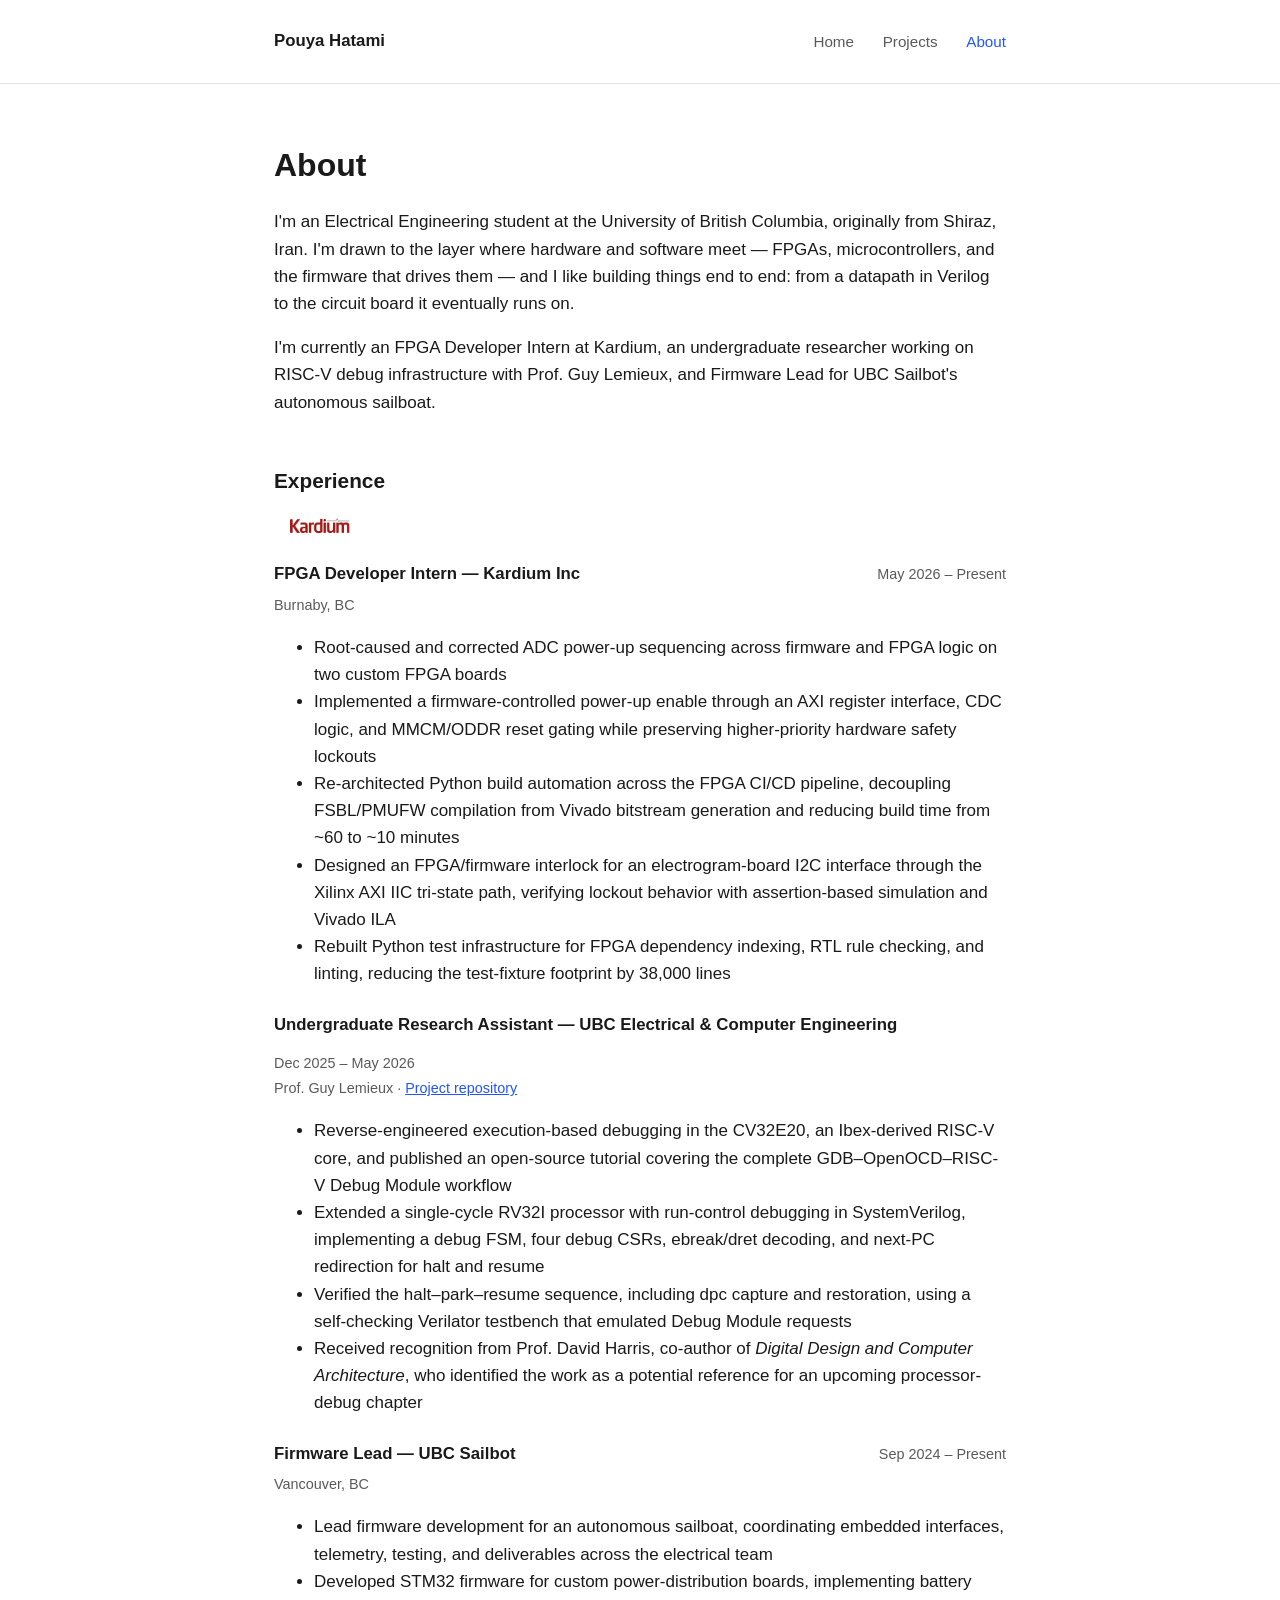
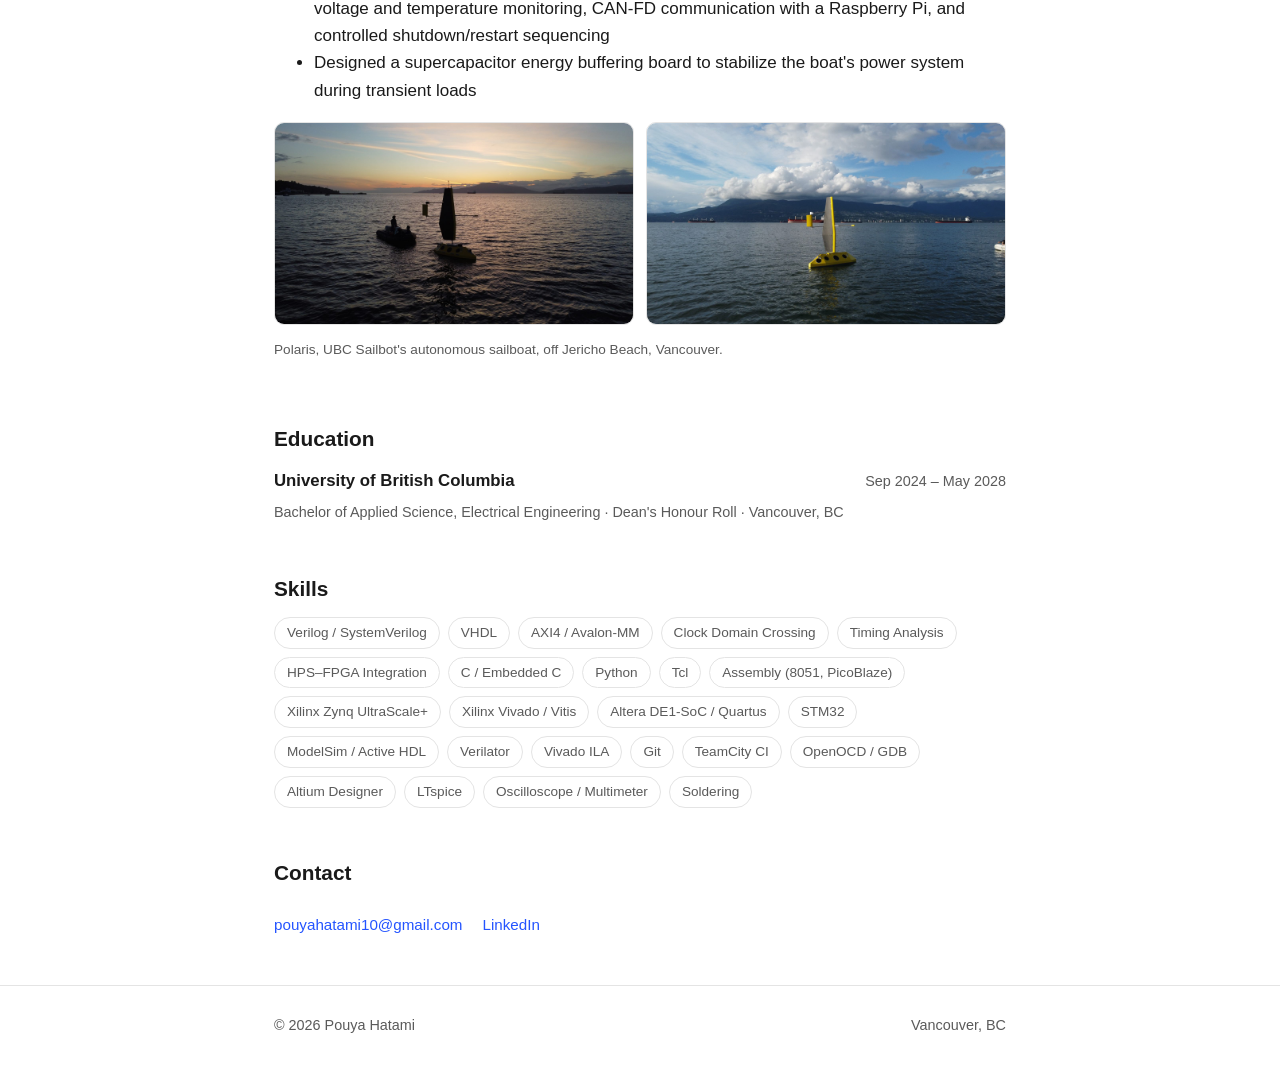
==== about.html @ 2677a21d "Add Kardium logo badge to About page White-background badge so the logo reads cleanly in both light " ====
<!doctype html>
<html lang="en">
<head>
<meta charset="UTF-8">
<meta name="viewport" content="width=device-width, initial-scale=1.0">
<title>About &mdash; Pouya Hatami</title>
<meta name="description" content="About Pouya Hatami, Electrical & Computer Engineering student at UBC.">
<link rel="stylesheet" href="style.css">
</head>
<body>

<header class="site-header">
  <div class="wrap">
    <a class="site-title" href="index.html">Pouya Hatami</a>
    <nav>
      <a href="index.html">Home</a>
      <a href="projects.html">Projects</a>
      <a href="about.html" class="active">About</a>
    </nav>
  </div>
</header>

<main class="wrap">
  <h1>About</h1>

  <section>
    <p>
      I'm an Electrical Engineering student at the University of British Columbia,
      originally from Shiraz, Iran. I'm drawn to the layer where hardware and
      software meet &mdash; FPGAs, microcontrollers, and the firmware that drives
      them &mdash; and I like building things end to end: from a datapath in
      Verilog to the circuit board it eventually runs on.
    </p>
    <p>
      I'm currently an FPGA Developer Intern at Kardium, an undergraduate
      researcher working on RISC-V debug infrastructure with Prof. Guy Lemieux,
      and Firmware Lead for UBC Sailbot's autonomous sailboat.
    </p>
  </section>

  <section>
    <h2>Experience</h2>

    <div class="exp-item">
      <div class="logo-badge"><img src="assets/images/kardium-logo.jpg" alt="Kardium Inc"></div>
      <div class="role-line">
        <h3>FPGA Developer Intern &mdash; Kardium Inc</h3>
        <span class="meta">May 2026 &ndash; Present</span>
      </div>
      <p class="meta">Burnaby, BC</p>
      <ul>
        <li>Root-caused and corrected ADC power-up sequencing across firmware and FPGA logic on two custom FPGA boards</li>
        <li>Implemented a firmware-controlled power-up enable through an AXI register interface, CDC logic, and MMCM/ODDR reset gating while preserving higher-priority hardware safety lockouts</li>
        <li>Re-architected Python build automation across the FPGA CI/CD pipeline, decoupling FSBL/PMUFW compilation from Vivado bitstream generation and reducing build time from ~60 to ~10 minutes</li>
        <li>Designed an FPGA/firmware interlock for an electrogram-board I2C interface through the Xilinx AXI IIC tri-state path, verifying lockout behavior with assertion-based simulation and Vivado ILA</li>
        <li>Rebuilt Python test infrastructure for FPGA dependency indexing, RTL rule checking, and linting, reducing the test-fixture footprint by 38,000 lines</li>
      </ul>
    </div>

    <div class="exp-item">
      <div class="role-line">
        <h3>Undergraduate Research Assistant &mdash; UBC Electrical &amp; Computer Engineering</h3>
        <span class="meta">Dec 2025 &ndash; May 2026</span>
      </div>
      <p class="meta">Prof. Guy Lemieux &middot; <a href="https://github.com/UBC-ORCA/riscv-debug-tutorial" target="_blank" rel="noopener">Project repository</a></p>
      <ul>
        <li>Reverse-engineered execution-based debugging in the CV32E20, an Ibex-derived RISC-V core, and published an open-source tutorial covering the complete GDB&ndash;OpenOCD&ndash;RISC-V Debug Module workflow</li>
        <li>Extended a single-cycle RV32I processor with run-control debugging in SystemVerilog, implementing a debug FSM, four debug CSRs, ebreak/dret decoding, and next-PC redirection for halt and resume</li>
        <li>Verified the halt&ndash;park&ndash;resume sequence, including dpc capture and restoration, using a self-checking Verilator testbench that emulated Debug Module requests</li>
        <li>Received recognition from Prof. David Harris, co-author of <em>Digital Design and Computer Architecture</em>, who identified the work as a potential reference for an upcoming processor-debug chapter</li>
      </ul>
    </div>

    <div class="exp-item">
      <div class="role-line">
        <h3>Firmware Lead &mdash; UBC Sailbot</h3>
        <span class="meta">Sep 2024 &ndash; Present</span>
      </div>
      <p class="meta">Vancouver, BC</p>
      <ul>
        <li>Lead firmware development for an autonomous sailboat, coordinating embedded interfaces, telemetry, testing, and deliverables across the electrical team</li>
        <li>Developed STM32 firmware for custom power-distribution boards, implementing battery voltage and temperature monitoring, CAN-FD communication with a Raspberry Pi, and controlled shutdown/restart sequencing</li>
        <li>Designed a supercapacitor energy buffering board to stabilize the boat's power system during transient loads</li>
      </ul>
      <div class="photo-gallery">
        <img src="assets/images/sailbot-sunset.jpg" alt="Polaris, UBC Sailbot's autonomous sailboat, under tow at sunset off Jericho Beach, Vancouver" loading="lazy">
        <img src="assets/images/sailbot-harbour.jpg" alt="Polaris, UBC Sailbot's autonomous sailboat, on the water off Jericho Beach with cargo ships in the background" loading="lazy">
        <p class="photo-caption">Polaris, UBC Sailbot's autonomous sailboat, off Jericho Beach, Vancouver.</p>
      </div>
    </div>
  </section>

  <section>
    <h2>Education</h2>
    <div class="exp-item">
      <div class="role-line">
        <h3>University of British Columbia</h3>
        <span class="meta">Sep 2024 &ndash; May 2028</span>
      </div>
      <p class="meta">Bachelor of Applied Science, Electrical Engineering &middot; Dean's Honour Roll &middot; Vancouver, BC</p>
    </div>
  </section>

  <section>
    <h2>Skills</h2>
    <div class="skills-grid">
      <span class="skill-pill">Verilog / SystemVerilog</span>
      <span class="skill-pill">VHDL</span>
      <span class="skill-pill">AXI4 / Avalon-MM</span>
      <span class="skill-pill">Clock Domain Crossing</span>
      <span class="skill-pill">Timing Analysis</span>
      <span class="skill-pill">HPS&ndash;FPGA Integration</span>
      <span class="skill-pill">C / Embedded C</span>
      <span class="skill-pill">Python</span>
      <span class="skill-pill">Tcl</span>
      <span class="skill-pill">Assembly (8051, PicoBlaze)</span>
      <span class="skill-pill">Xilinx Zynq UltraScale+</span>
      <span class="skill-pill">Xilinx Vivado / Vitis</span>
      <span class="skill-pill">Altera DE1-SoC / Quartus</span>
      <span class="skill-pill">STM32</span>
      <span class="skill-pill">ModelSim / Active HDL</span>
      <span class="skill-pill">Verilator</span>
      <span class="skill-pill">Vivado ILA</span>
      <span class="skill-pill">Git</span>
      <span class="skill-pill">TeamCity CI</span>
      <span class="skill-pill">OpenOCD / GDB</span>
      <span class="skill-pill">Altium Designer</span>
      <span class="skill-pill">LTspice</span>
      <span class="skill-pill">Oscilloscope / Multimeter</span>
      <span class="skill-pill">Soldering</span>
    </div>
  </section>

  <section>
    <h2>Contact</h2>
    <div class="links">
      <a href="mailto:pouyahatami10@gmail.com">pouyahatami10@gmail.com</a>
      <a href="https://linkedin.com/in/pouya-hatami-812662292" target="_blank" rel="noopener">LinkedIn</a>
    </div>
  </section>
</main>

<footer>
  <div class="wrap">
    <span>&copy; 2026 Pouya Hatami</span>
    <span>Vancouver, BC</span>
  </div>
</footer>

</body>
</html>
---- style.css ----
:root {
  --bg: #ffffff;
  --text: #1a1a1a;
  --text-muted: #5a5a5a;
  --border: #e4e4e4;
  --accent: #2454ff;
  --card-bg: #fafafa;
  --max-width: 780px;
}

@media (prefers-color-scheme: dark) {
  :root {
    --bg: #121212;
    --text: #ececec;
    --text-muted: #a3a3a3;
    --border: #2a2a2a;
    --accent: #6d93ff;
    --card-bg: #1a1a1a;
  }
}

* {
  box-sizing: border-box;
}

html, body {
  margin: 0;
  padding: 0;
}

body {
  background: var(--bg);
  color: var(--text);
  font-family: -apple-system, BlinkMacSystemFont, "Segoe UI", Helvetica, Arial, sans-serif;
  line-height: 1.6;
  font-size: 17px;
}

.wrap {
  max-width: var(--max-width);
  margin: 0 auto;
  padding: 0 24px;
}

header.site-header {
  border-bottom: 1px solid var(--border);
  padding: 28px 0;
  margin-bottom: 56px;
}

header.site-header .wrap {
  display: flex;
  align-items: center;
  justify-content: space-between;
  flex-wrap: wrap;
  gap: 12px;
}

.site-title {
  font-weight: 600;
  font-size: 1.05rem;
  text-decoration: none;
  color: var(--text);
}

nav a {
  color: var(--text-muted);
  text-decoration: none;
  margin-left: 24px;
  font-size: 0.95rem;
}

nav a:first-child {
  margin-left: 0;
}

nav a:hover,
nav a.active {
  color: var(--accent);
}

main {
  padding-bottom: 80px;
}

h1 {
  font-size: 2rem;
  margin: 0 0 8px;
}

h2 {
  font-size: 1.3rem;
  margin: 0 0 12px;
}

h3 {
  font-size: 1.05rem;
  margin: 0 0 4px;
}

p {
  color: var(--text);
}

.lede {
  color: var(--text-muted);
  font-size: 1.1rem;
  max-width: 60ch;
}

.tag {
  color: var(--text-muted);
  font-size: 0.95rem;
  text-transform: uppercase;
  letter-spacing: 0.06em;
  margin-bottom: 4px;
}

a {
  color: var(--accent);
}

.links {
  margin-top: 24px;
  display: flex;
  gap: 20px;
  flex-wrap: wrap;
}

.links a {
  text-decoration: none;
  font-size: 0.95rem;
}

.links a:hover {
  text-decoration: underline;
}

.card {
  border: 1px solid var(--border);
  background: var(--card-bg);
  border-radius: 10px;
  padding: 24px;
  margin-bottom: 20px;
}

.card.flagship {
  border-color: var(--accent);
}

.card ul {
  margin: 12px 0 0;
  padding-left: 20px;
}

.card li {
  margin-bottom: 6px;
  color: var(--text-muted);
}

.meta {
  color: var(--text-muted);
  font-size: 0.9rem;
  margin: 2px 0 0;
}

.source-link {
  display: inline-block;
  margin-top: 14px;
  font-size: 0.9rem;
  font-weight: 500;
}

section {
  margin-bottom: 48px;
}

.exp-item {
  margin-bottom: 24px;
}

.exp-item .role-line {
  display: flex;
  justify-content: space-between;
  flex-wrap: wrap;
  gap: 8px;
  align-items: baseline;
}

.skills-grid {
  display: flex;
  flex-wrap: wrap;
  gap: 8px;
}

.skill-pill {
  border: 1px solid var(--border);
  border-radius: 999px;
  padding: 4px 12px;
  font-size: 0.85rem;
  color: var(--text-muted);
}

.logo-badge {
  display: inline-block;
  background: #ffffff;
  border-radius: 8px;
  padding: 6px 12px;
  margin-bottom: 10px;
  line-height: 0;
}

.logo-badge img {
  display: block;
  height: 22px;
  width: auto;
}

.photo-gallery {
  display: grid;
  grid-template-columns: 1fr 1fr;
  gap: 12px;
  margin-top: 18px;
}

.photo-gallery img {
  width: 100%;
  height: auto;
  display: block;
  border-radius: 10px;
  border: 1px solid var(--border);
}

.photo-caption {
  grid-column: 1 / -1;
  font-size: 0.85rem;
  color: var(--text-muted);
  margin-top: 2px;
}

@media (max-width: 600px) {
  .photo-gallery {
    grid-template-columns: 1fr;
  }
}

footer {
  border-top: 1px solid var(--border);
  padding: 28px 0;
  color: var(--text-muted);
  font-size: 0.9rem;
}

footer .wrap {
  display: flex;
  justify-content: space-between;
  flex-wrap: wrap;
  gap: 12px;
}

footer a {
  color: var(--text-muted);
}
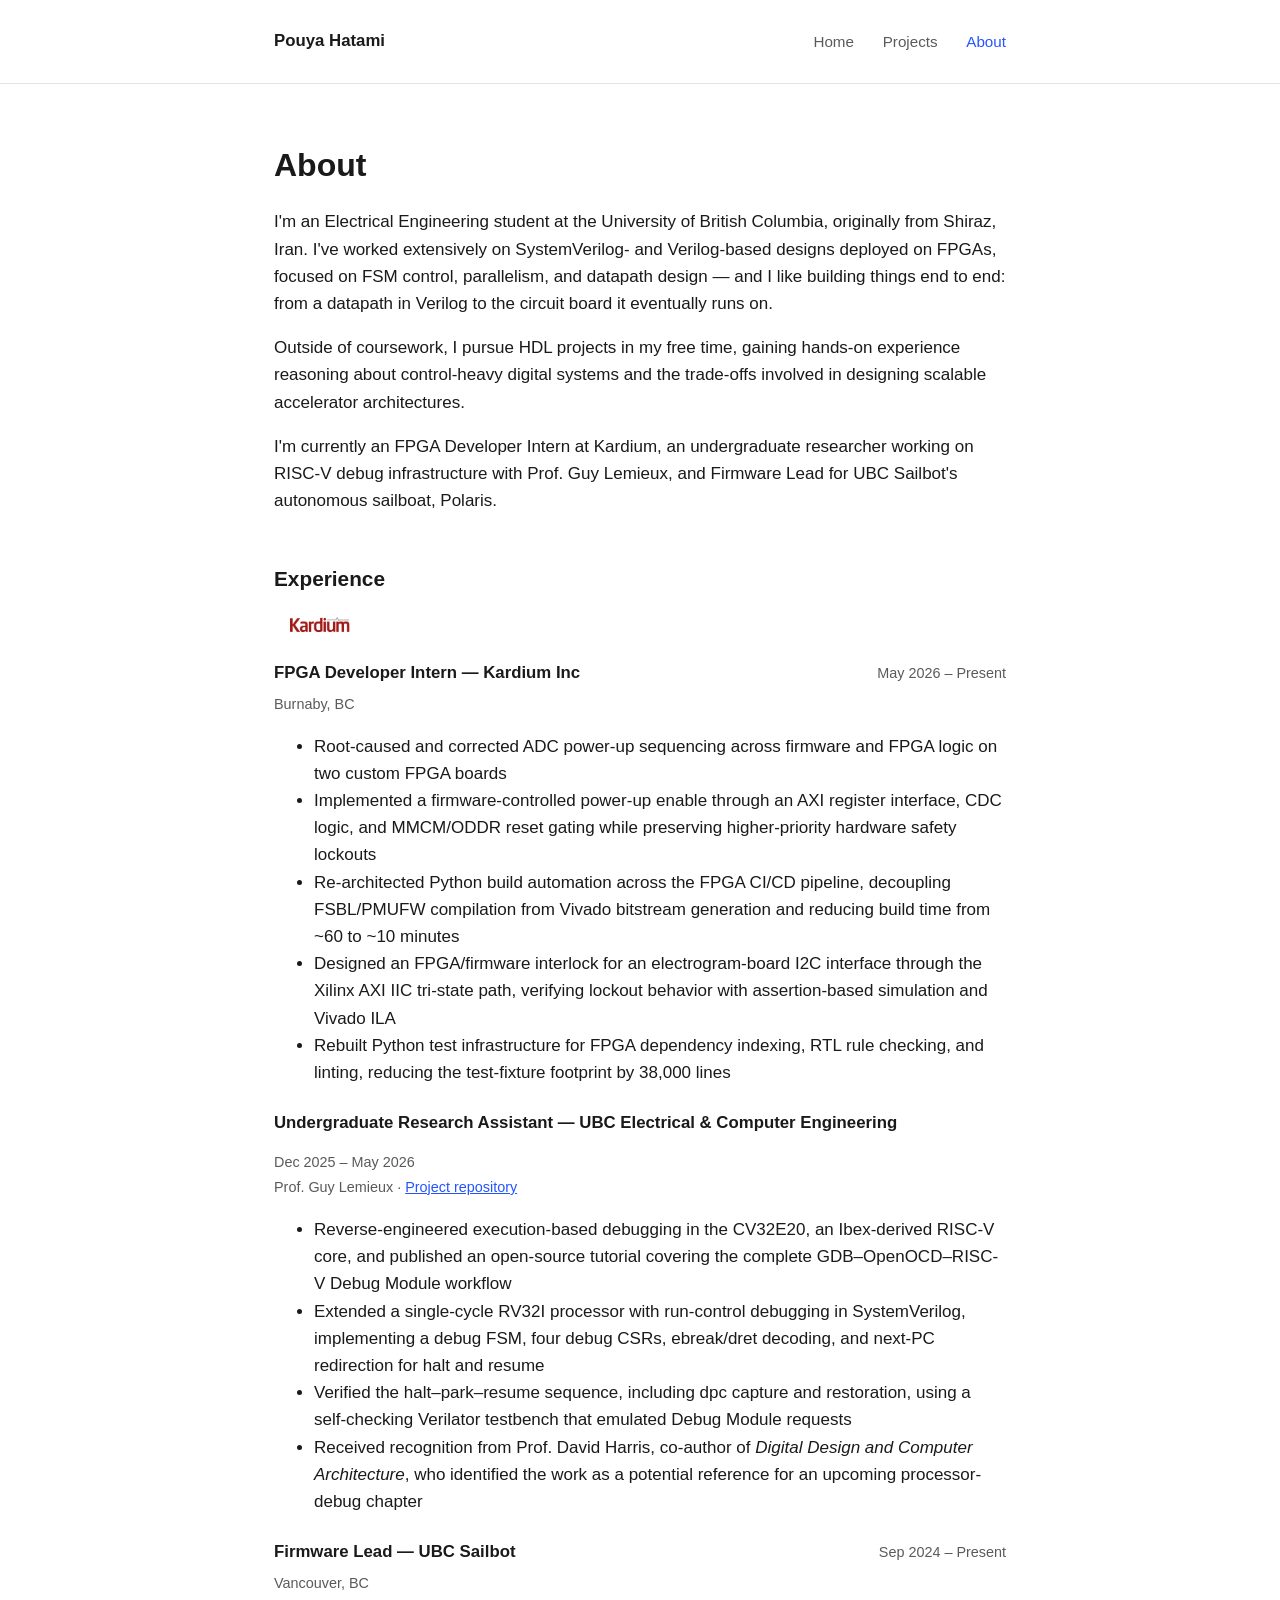
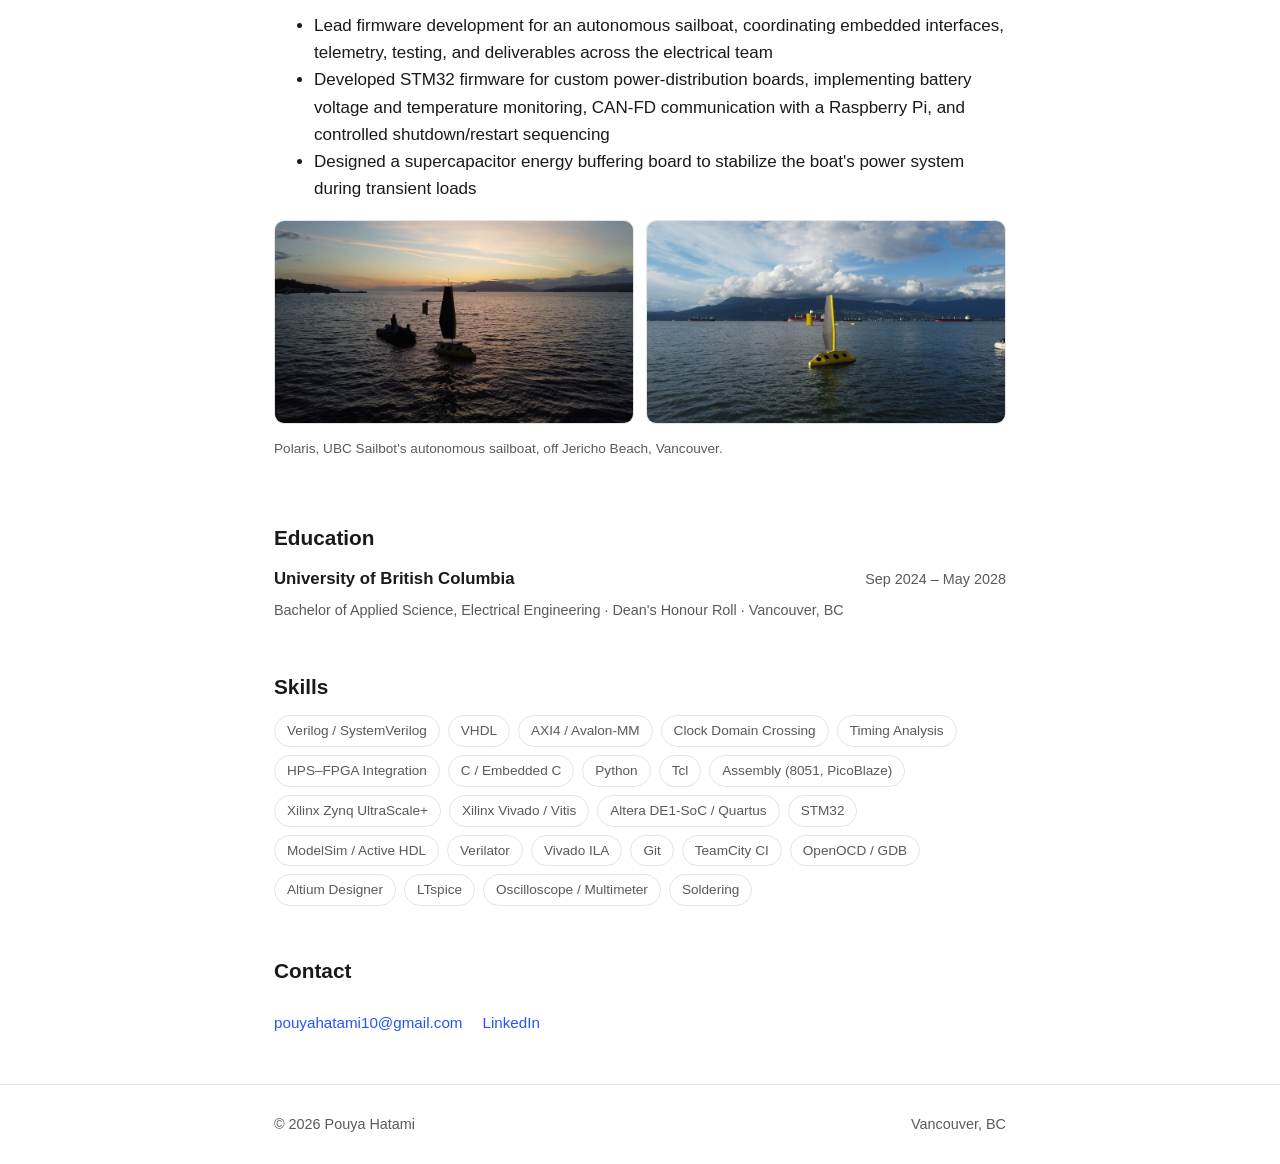
==== commit bdf26cdb: "Add Piano-Playing Robot project and refresh About bio wording Team project (UBC ELEC 391 Group 9): r" ====
--- a/about.html
+++ b/about.html
@@ -26,15 +26,20 @@
   <section>
     <p>
       I'm an Electrical Engineering student at the University of British Columbia,
-      originally from Shiraz, Iran. I'm drawn to the layer where hardware and
-      software meet &mdash; FPGAs, microcontrollers, and the firmware that drives
-      them &mdash; and I like building things end to end: from a datapath in
-      Verilog to the circuit board it eventually runs on.
+      originally from Shiraz, Iran. I've worked extensively on SystemVerilog- and
+      Verilog-based designs deployed on FPGAs, focused on FSM control, parallelism,
+      and datapath design &mdash; and I like building things end to end: from a
+      datapath in Verilog to the circuit board it eventually runs on.
+    </p>
+    <p>
+      Outside of coursework, I pursue HDL projects in my free time, gaining
+      hands-on experience reasoning about control-heavy digital systems and the
+      trade-offs involved in designing scalable accelerator architectures.
     </p>
     <p>
       I'm currently an FPGA Developer Intern at Kardium, an undergraduate
       researcher working on RISC-V debug infrastructure with Prof. Guy Lemieux,
-      and Firmware Lead for UBC Sailbot's autonomous sailboat.
+      and Firmware Lead for UBC Sailbot's autonomous sailboat, Polaris.
     </p>
   </section>
 
--- a/style.css
+++ b/style.css
@@ -223,6 +223,15 @@
   margin-top: 18px;
 }
 
+.project-video {
+  width: 100%;
+  display: block;
+  border-radius: 10px;
+  border: 1px solid var(--border);
+  margin-top: 16px;
+  background: #000;
+}
+
 .photo-gallery img {
   width: 100%;
   height: auto;
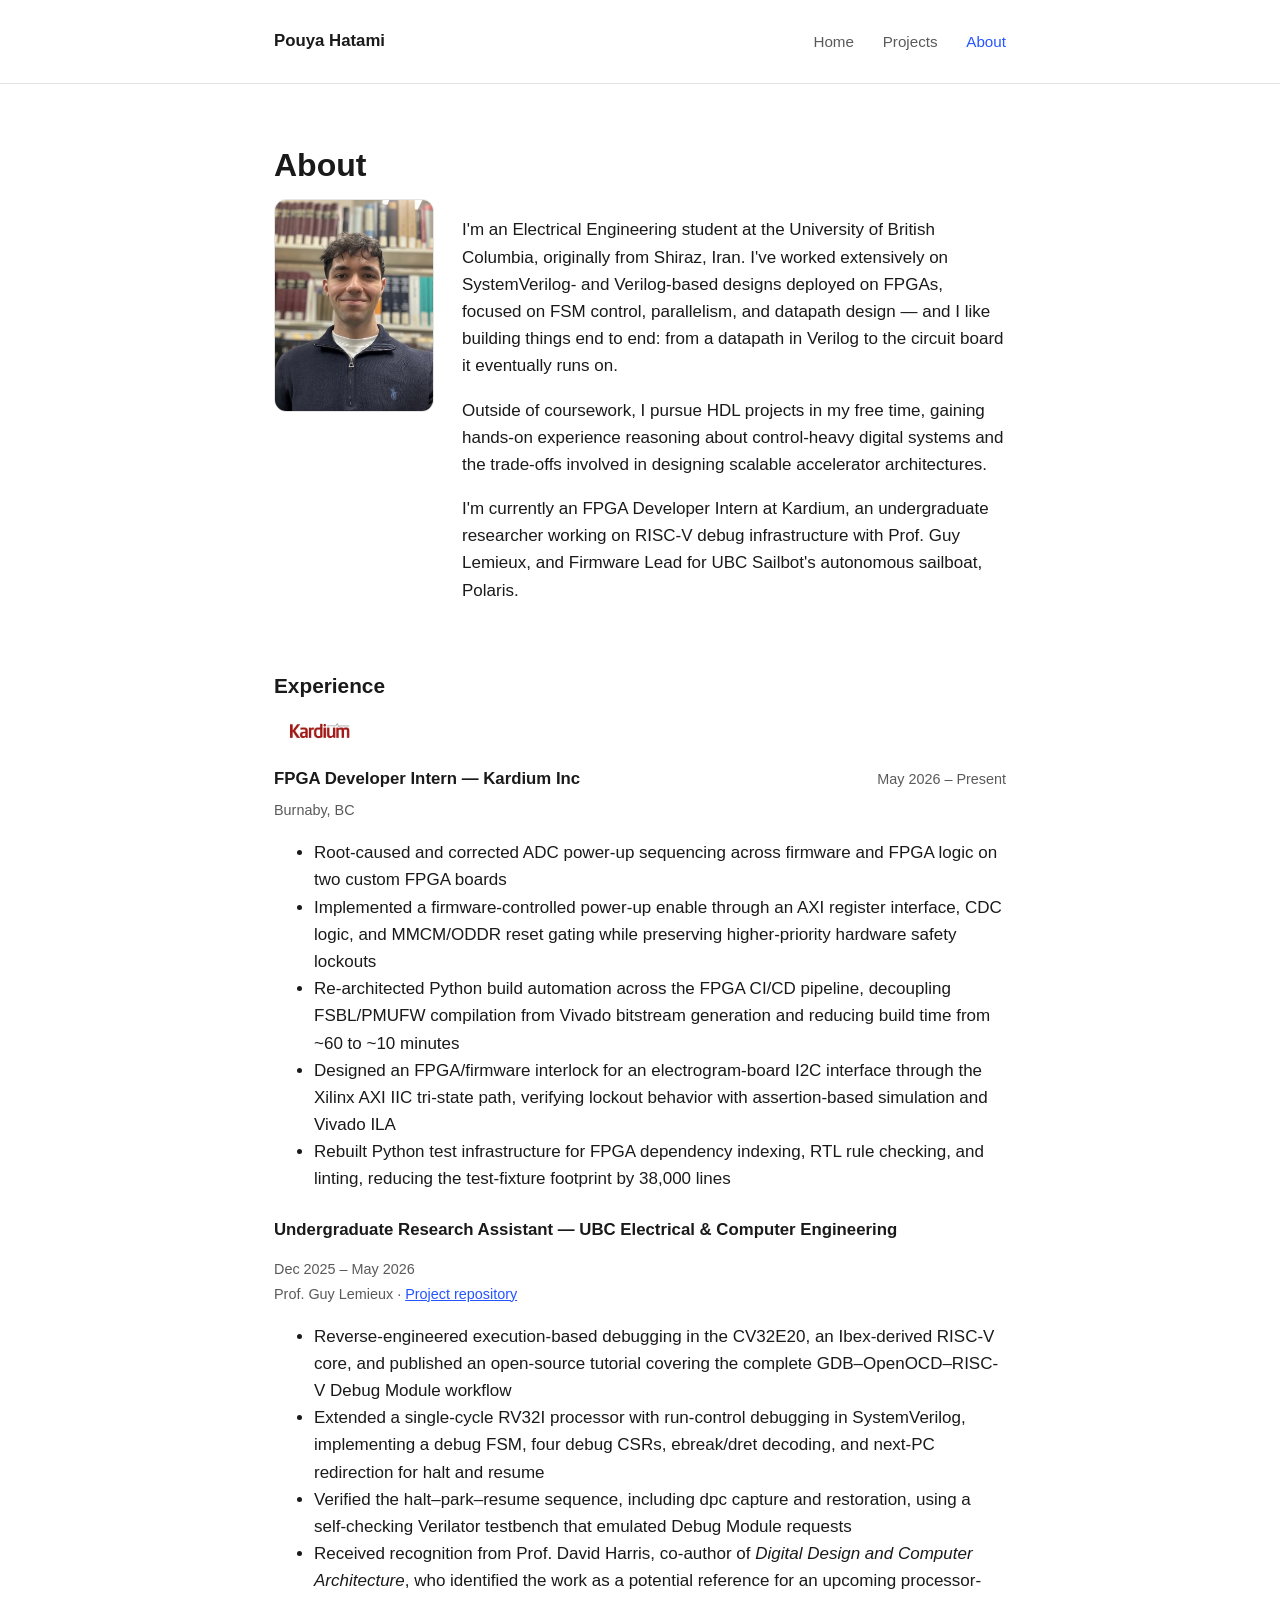
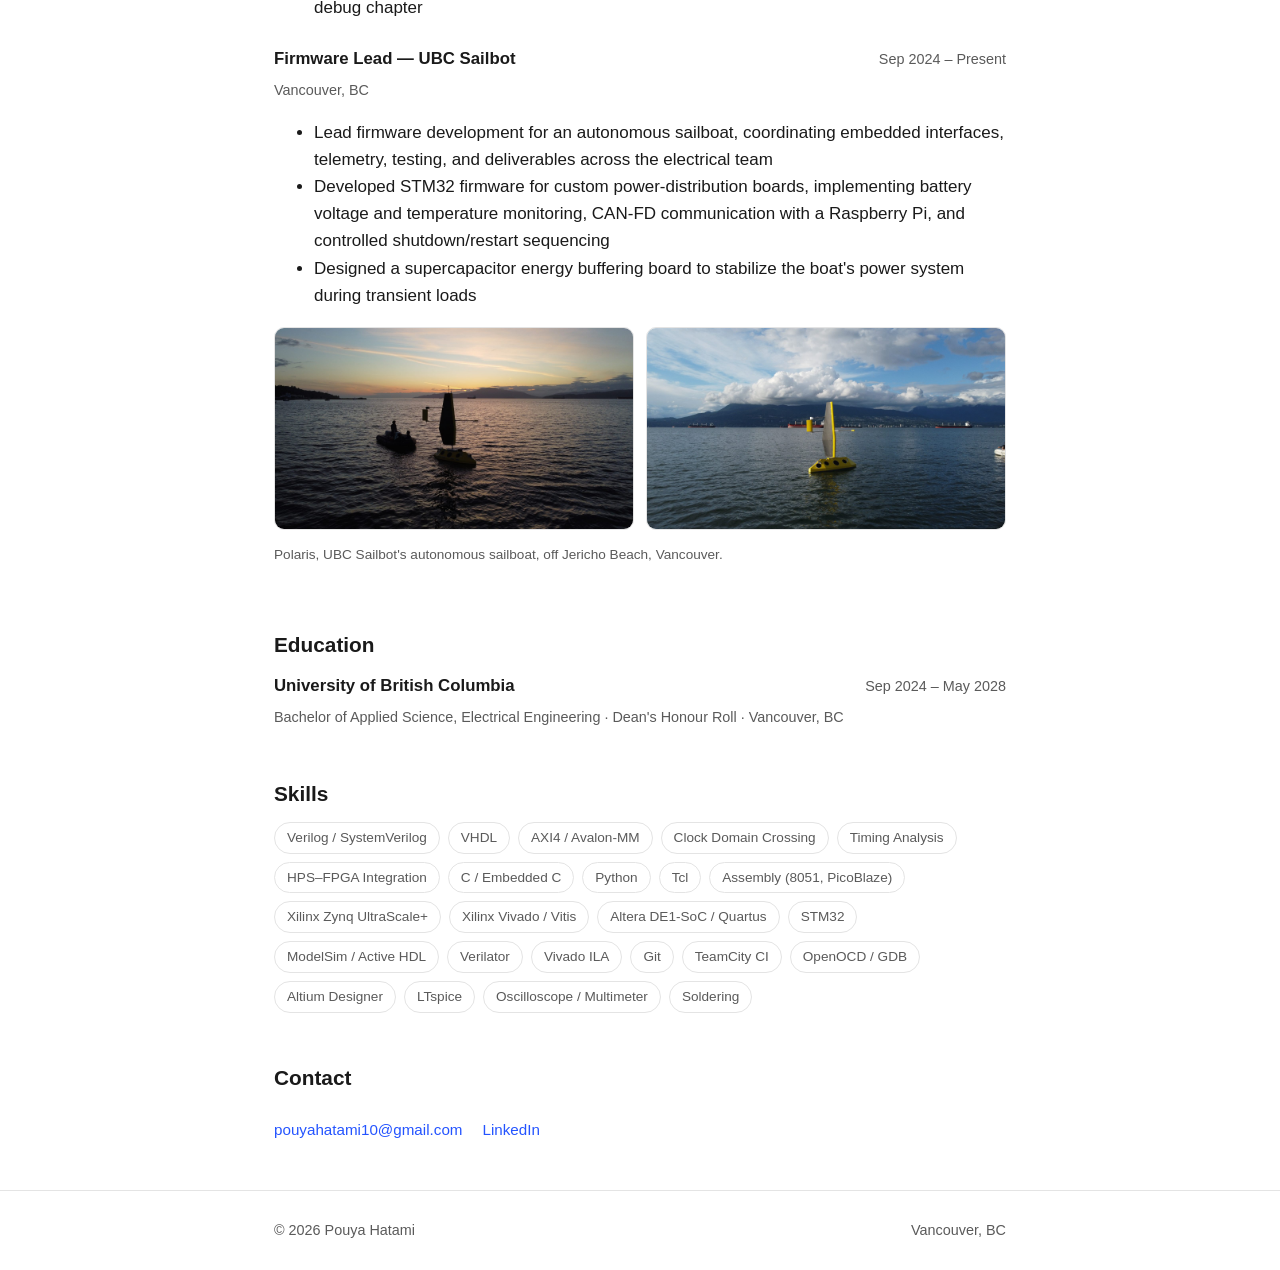
==== commit 61822e84: "Add headshot to About; move robo demo video to its own page Adds a headshot next to the About bio. M" ====
--- a/about.html
+++ b/about.html
@@ -23,7 +23,9 @@
 <main class="wrap">
   <h1>About</h1>
 
-  <section>
+  <section class="bio-header">
+    <img src="assets/images/headshot.jpg" alt="Pouya Hatami" class="headshot">
+    <div>
     <p>
       I'm an Electrical Engineering student at the University of British Columbia,
       originally from Shiraz, Iran. I've worked extensively on SystemVerilog- and
@@ -41,6 +43,7 @@
       researcher working on RISC-V debug infrastructure with Prof. Guy Lemieux,
       and Firmware Lead for UBC Sailbot's autonomous sailboat, Polaris.
     </p>
+    </div>
   </section>
 
   <section>
--- a/style.css
+++ b/style.css
@@ -216,6 +216,31 @@
   width: auto;
 }
 
+.bio-header {
+  display: flex;
+  gap: 28px;
+  align-items: flex-start;
+}
+
+.headshot {
+  width: 160px;
+  height: auto;
+  border-radius: 12px;
+  flex-shrink: 0;
+  border: 1px solid var(--border);
+}
+
+@media (max-width: 600px) {
+  .bio-header {
+    flex-direction: column-reverse;
+    align-items: center;
+    text-align: center;
+  }
+  .headshot {
+    width: 140px;
+  }
+}
+
 .photo-gallery {
   display: grid;
   grid-template-columns: 1fr 1fr;
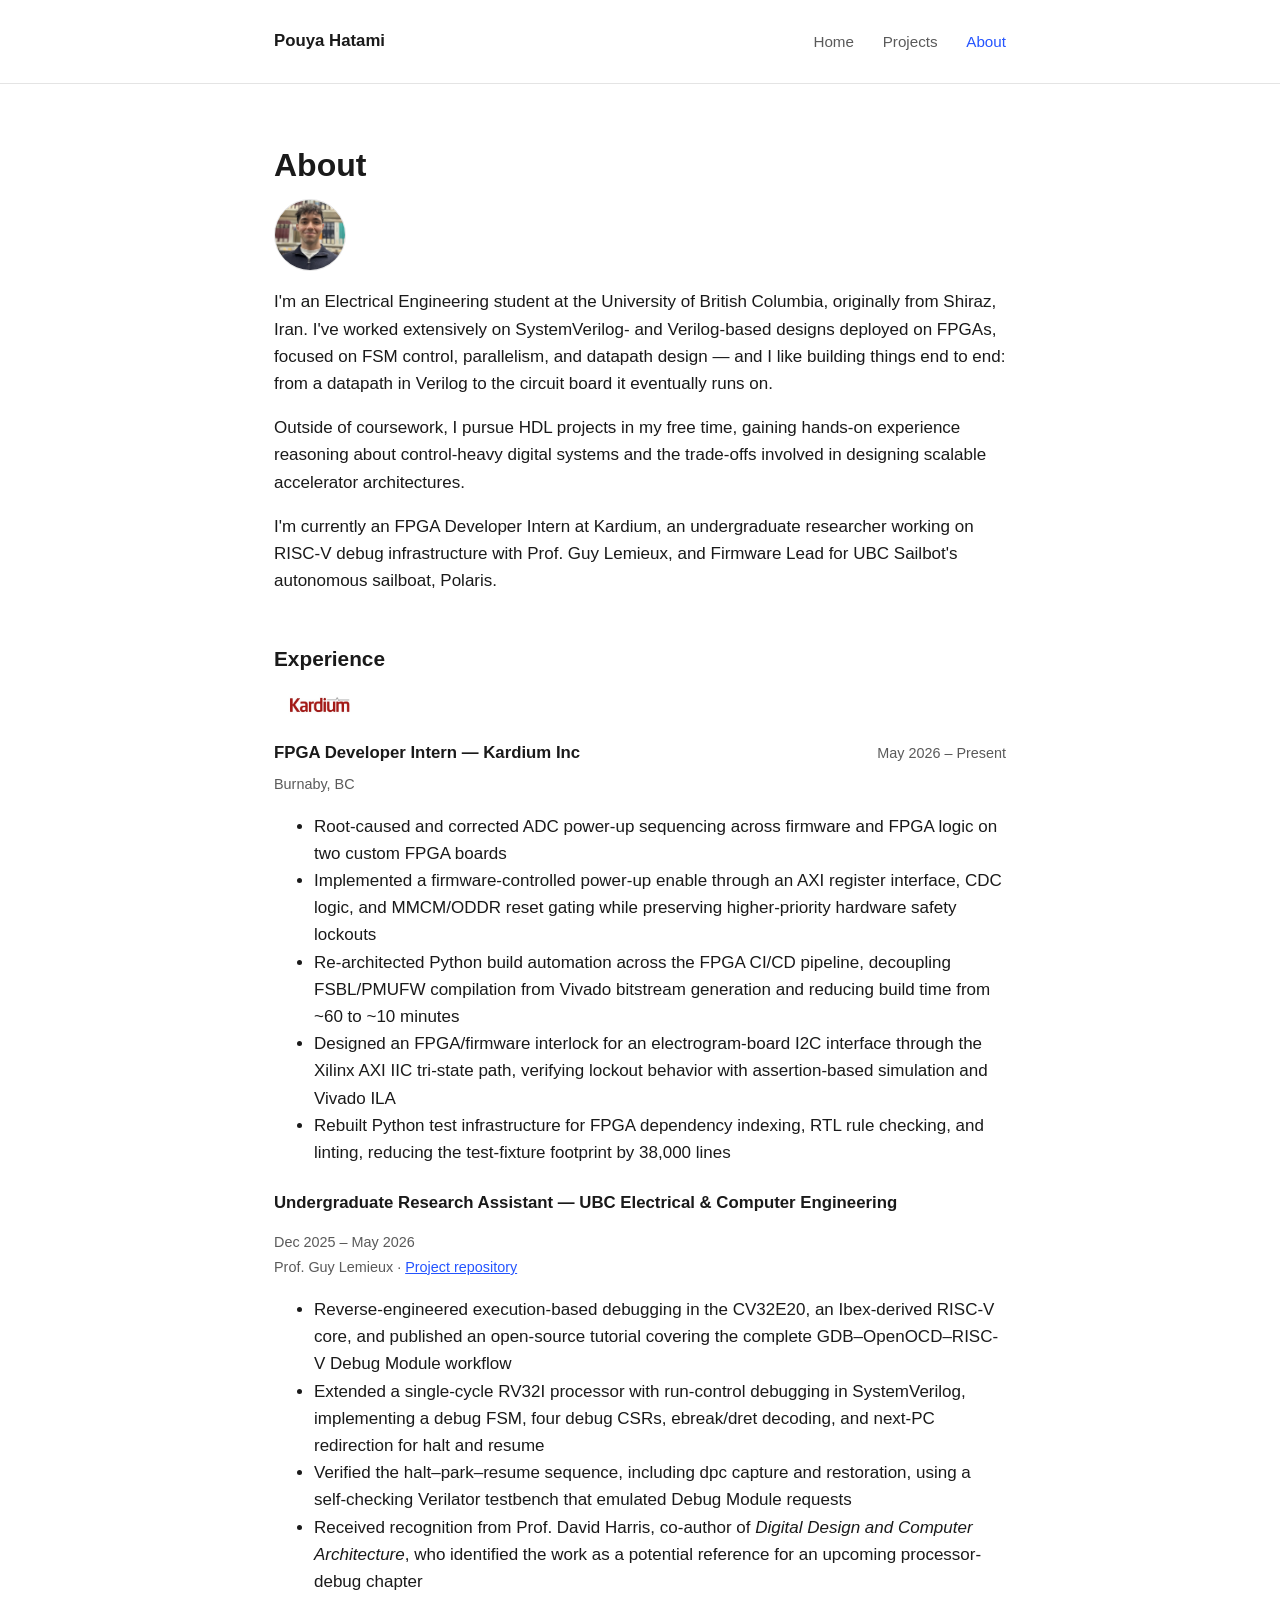
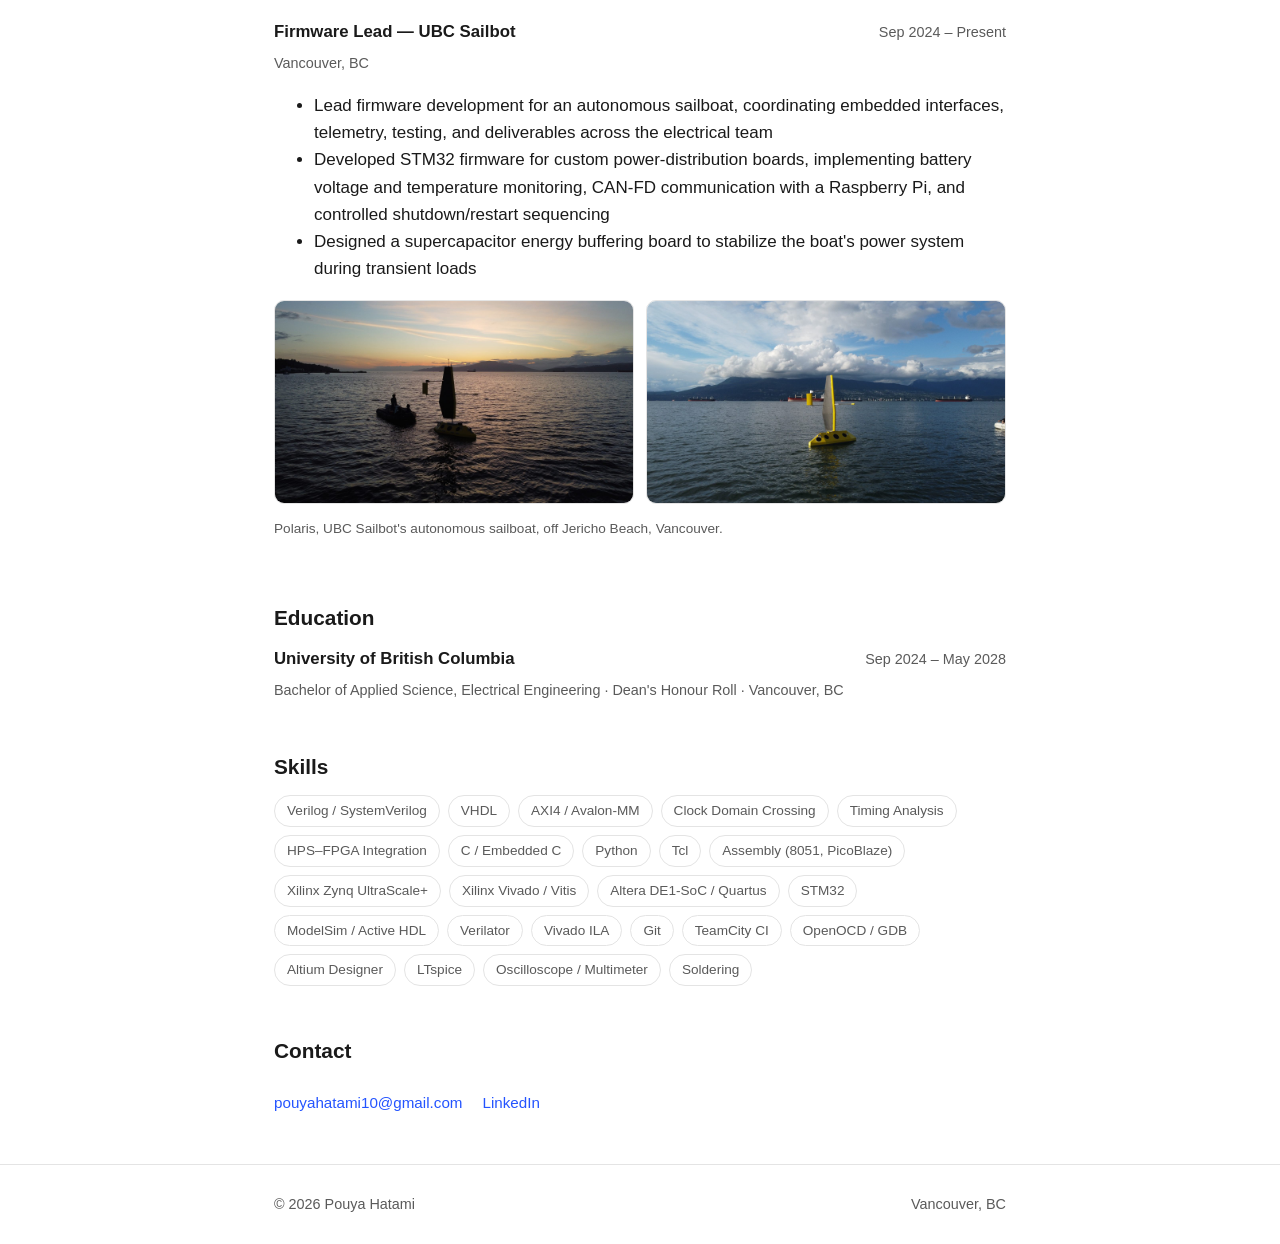
==== commit 3b1ca904: "Simplify headshot to stacked small circle; remove DMI diagram; fix SIMT wording Headshot now sits ab" ====
--- a/about.html
+++ b/about.html
@@ -23,9 +23,8 @@
 <main class="wrap">
   <h1>About</h1>
 
-  <section class="bio-header">
+  <section>
     <img src="assets/images/headshot.jpg" alt="Pouya Hatami" class="headshot">
-    <div>
     <p>
       I'm an Electrical Engineering student at the University of British Columbia,
       originally from Shiraz, Iran. I've worked extensively on SystemVerilog- and
@@ -43,7 +42,6 @@
       researcher working on RISC-V debug infrastructure with Prof. Guy Lemieux,
       and Firmware Lead for UBC Sailbot's autonomous sailboat, Polaris.
     </p>
-    </div>
   </section>
 
   <section>
--- a/style.css
+++ b/style.css
@@ -216,29 +216,14 @@
   width: auto;
 }
 
-.bio-header {
-  display: flex;
-  gap: 28px;
-  align-items: flex-start;
-}
-
 .headshot {
-  width: 160px;
-  height: auto;
-  border-radius: 12px;
-  flex-shrink: 0;
-  border: 1px solid var(--border);
-}
-
-@media (max-width: 600px) {
-  .bio-header {
-    flex-direction: column-reverse;
-    align-items: center;
-    text-align: center;
-  }
-  .headshot {
-    width: 140px;
-  }
+  display: block;
+  width: 72px;
+  height: 72px;
+  object-fit: cover;
+  border-radius: 50%;
+  border: 1px solid var(--border);
+  margin-bottom: 16px;
 }
 
 .photo-gallery {
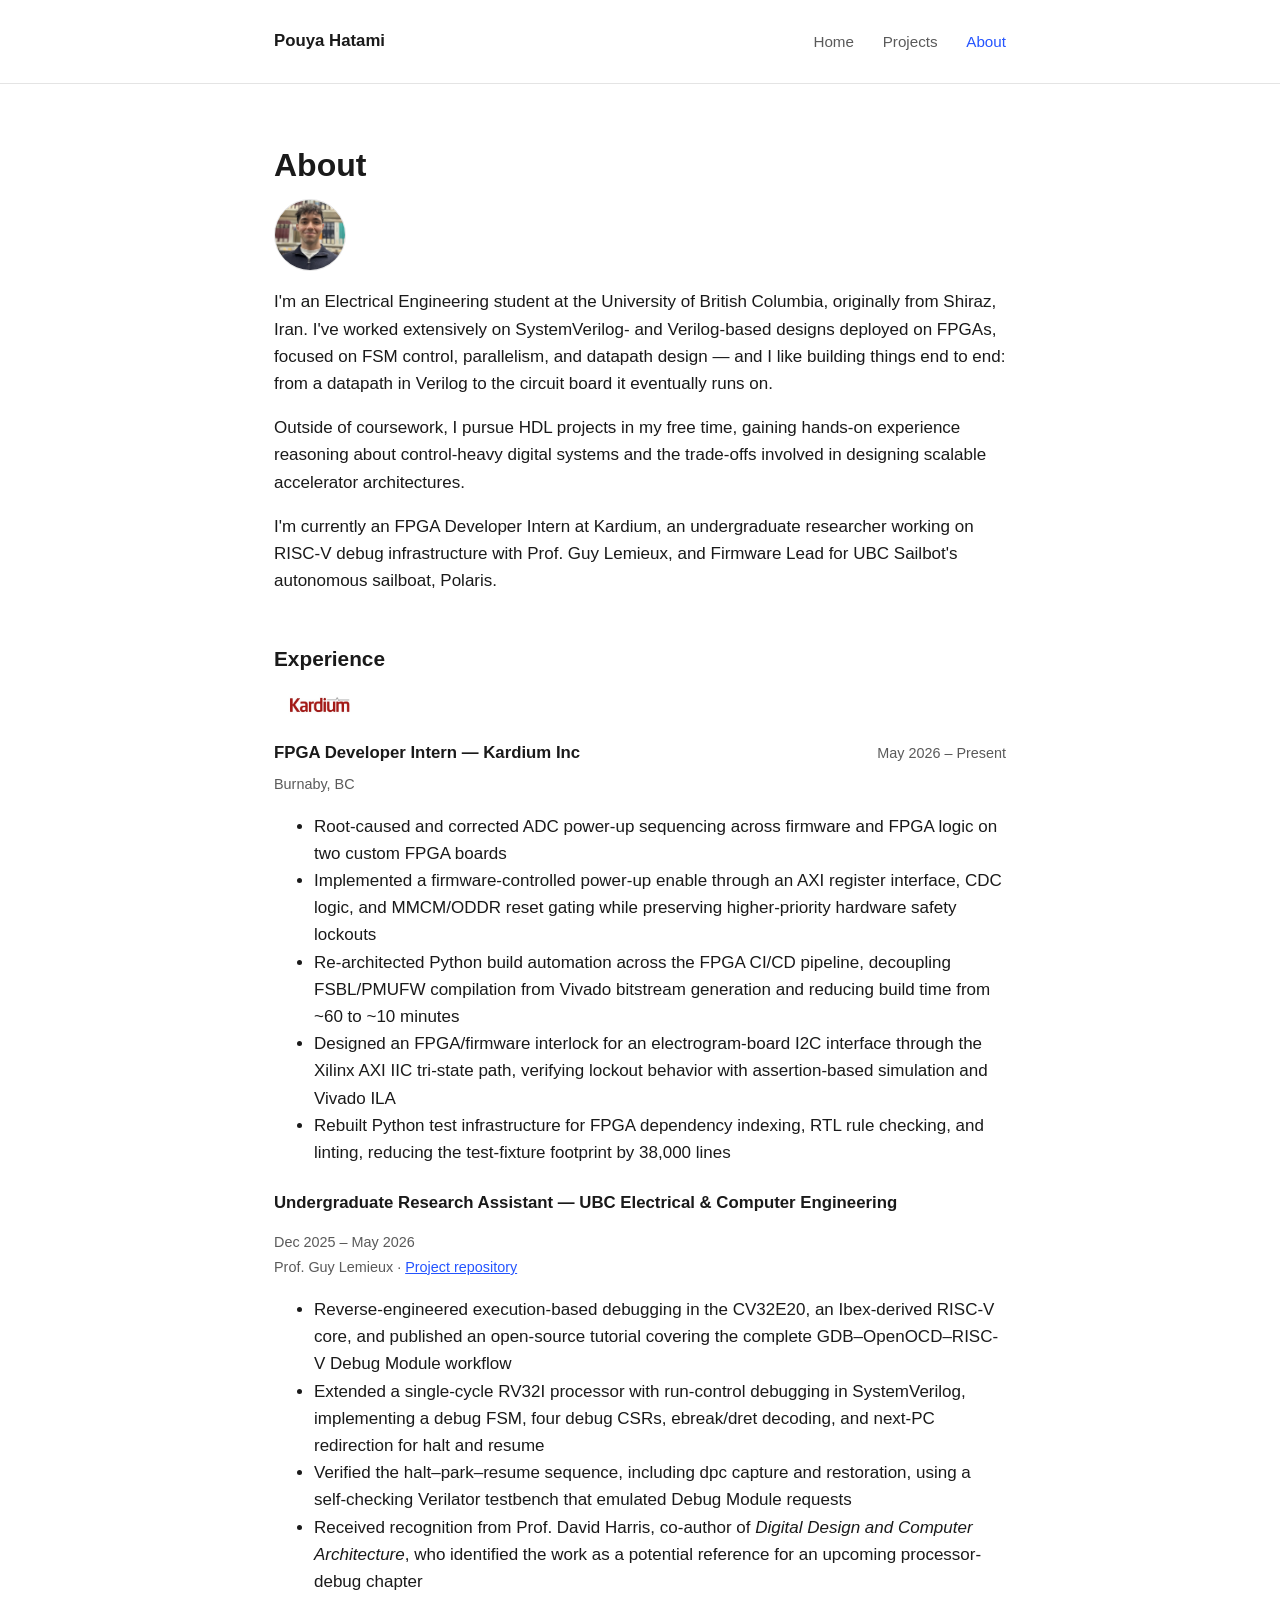
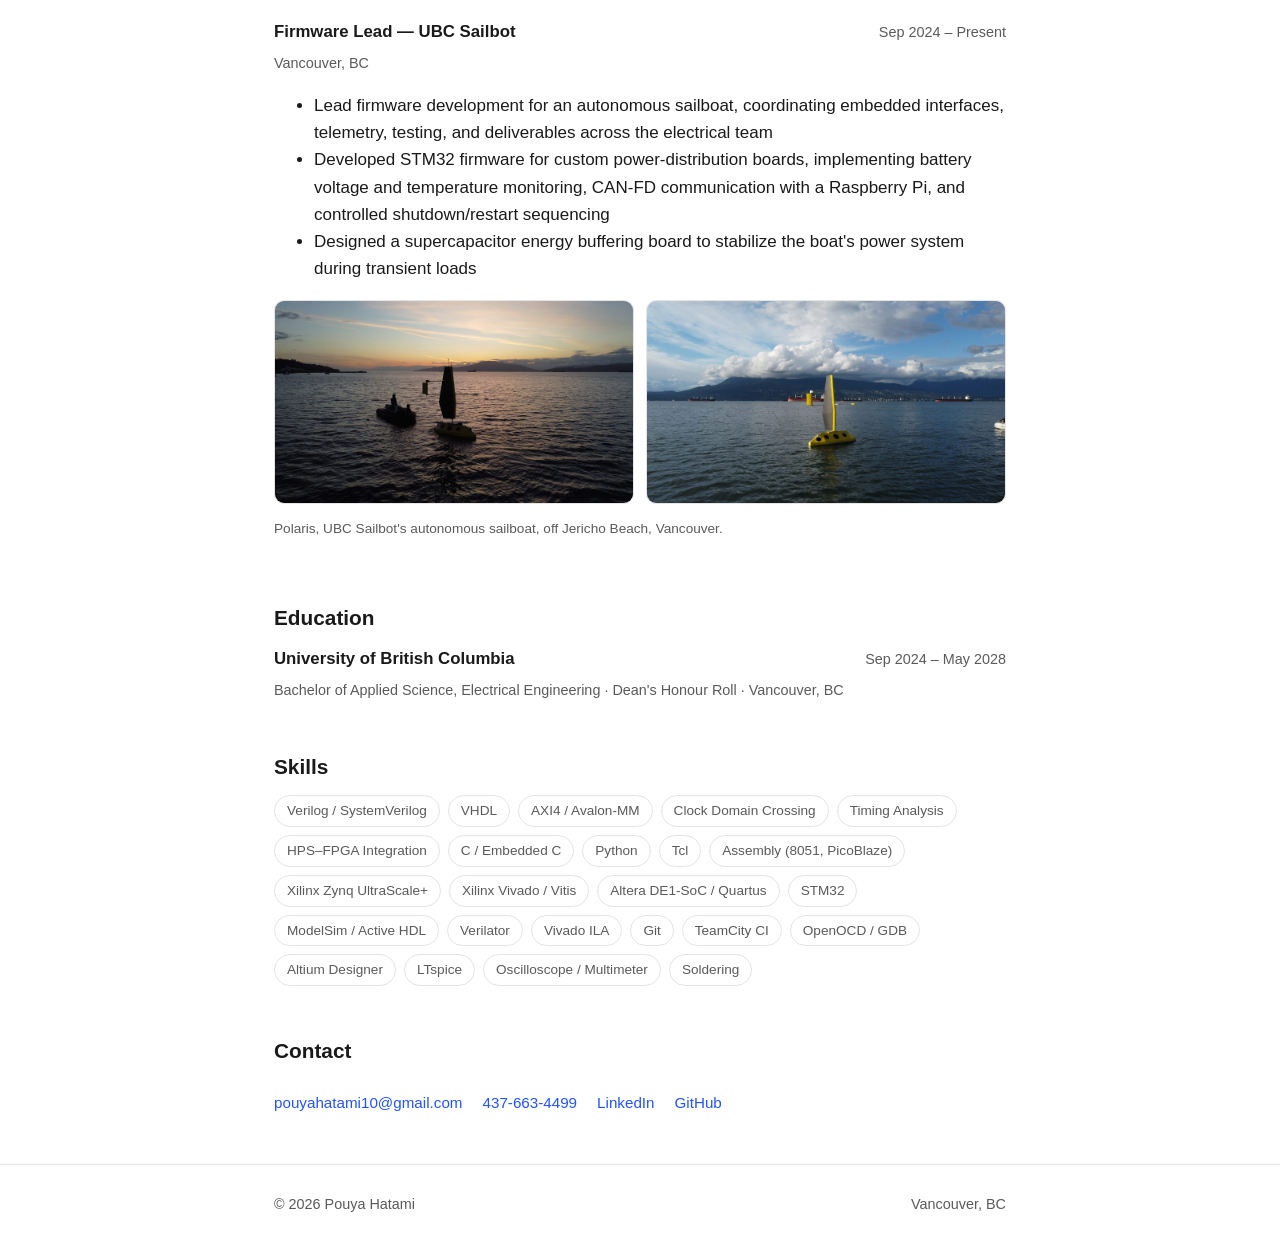
==== commit 8f5d6adb: "Improve portfolio projects and contact links" ====
--- a/about.html
+++ b/about.html
@@ -141,7 +141,9 @@
     <h2>Contact</h2>
     <div class="links">
       <a href="mailto:pouyahatami10@gmail.com">pouyahatami10@gmail.com</a>
+      <a href="tel:+14376634499">437-663-4499</a>
       <a href="https://linkedin.com/in/pouya-hatami-812662292" target="_blank" rel="noopener">LinkedIn</a>
+      <a href="https://github.com/pouyahatami" target="_blank" rel="noopener">GitHub</a>
     </div>
   </section>
 </main>
--- a/style.css
+++ b/style.css
@@ -4,6 +4,7 @@
   --text-muted: #5a5a5a;
   --border: #e4e4e4;
   --accent: #2454ff;
+  --accent-contrast: #ffffff;
   --card-bg: #fafafa;
   --max-width: 780px;
 }
@@ -15,6 +16,7 @@
     --text-muted: #a3a3a3;
     --border: #2a2a2a;
     --accent: #6d93ff;
+    --accent-contrast: #0d1530;
     --card-bg: #1a1a1a;
   }
 }
@@ -165,10 +167,42 @@
 }
 
 .source-link {
-  display: inline-block;
+  display: inline-flex;
+  align-items: center;
+  justify-content: center;
+  gap: 0.35rem;
   margin-top: 14px;
-  font-size: 0.9rem;
-  font-weight: 500;
+  padding: 9px 14px;
+  border: 1px solid var(--accent);
+  border-radius: 7px;
+  background: var(--accent);
+  color: var(--accent-contrast);
+  font-size: 0.88rem;
+  font-weight: 650;
+  line-height: 1.2;
+  text-decoration: none;
+  transition: transform 140ms ease, filter 140ms ease, box-shadow 140ms ease;
+}
+
+.source-link:hover {
+  filter: brightness(1.08);
+  transform: translateY(-1px);
+  box-shadow: 0 5px 16px color-mix(in srgb, var(--accent) 25%, transparent);
+}
+
+.source-link:focus-visible {
+  outline: 3px solid color-mix(in srgb, var(--accent) 35%, transparent);
+  outline-offset: 3px;
+}
+
+.project-diagram {
+  display: block;
+  width: 100%;
+  height: auto;
+  margin-top: 20px;
+  border: 1px solid var(--border);
+  border-radius: 10px;
+  background: #0f172a;
 }
 
 section {
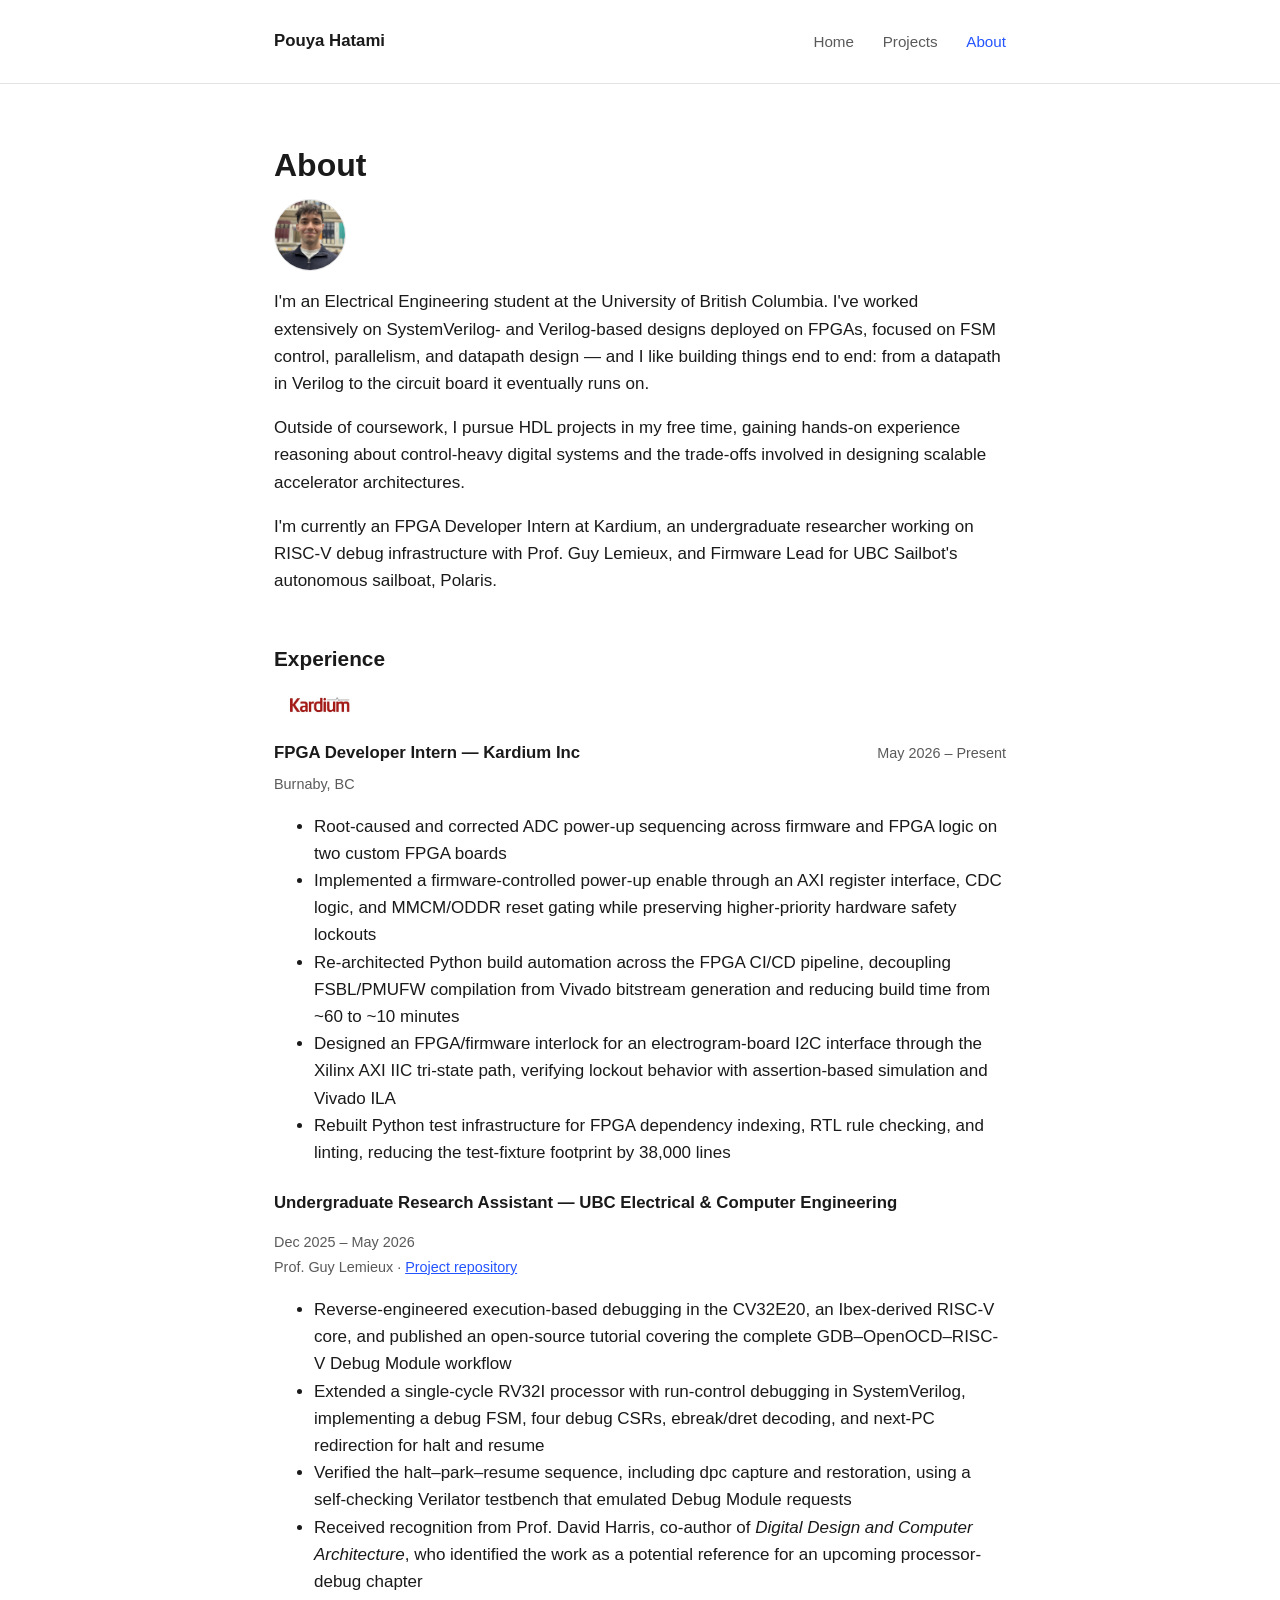
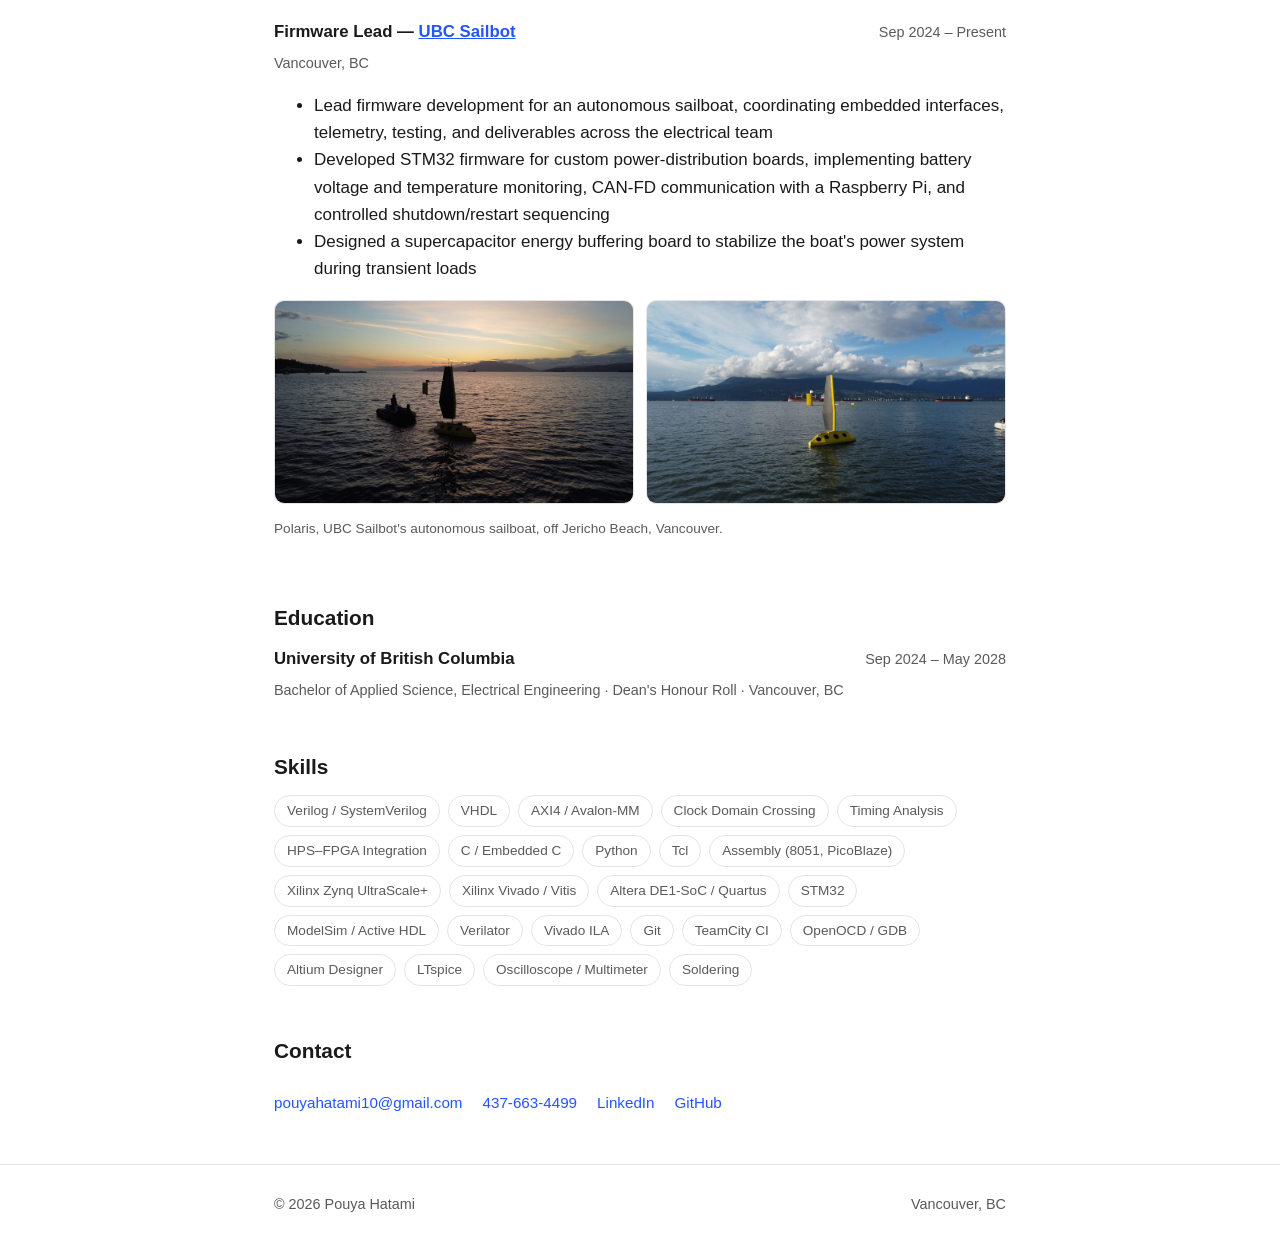
==== commit 07f1d1a0: "Restore About page and link UBC Sailbot" ====
--- a/about.html
+++ b/about.html
@@ -5,7 +5,7 @@
 <meta name="viewport" content="width=device-width, initial-scale=1.0">
 <title>About &mdash; Pouya Hatami</title>
 <meta name="description" content="About Pouya Hatami, Electrical & Computer Engineering student at UBC.">
-<link rel="stylesheet" href="style.css">
+<link rel="stylesheet" href="style.css?v=20260815">
 </head>
 <body>
 
@@ -26,8 +26,8 @@
   <section>
     <img src="assets/images/headshot.jpg" alt="Pouya Hatami" class="headshot">
     <p>
-      I'm an Electrical Engineering student at the University of British Columbia,
-      originally from Shiraz, Iran. I've worked extensively on SystemVerilog- and
+      I'm an Electrical Engineering student at the University of British Columbia.
+      I've worked extensively on SystemVerilog- and
       Verilog-based designs deployed on FPGAs, focused on FSM control, parallelism,
       and datapath design &mdash; and I like building things end to end: from a
       datapath in Verilog to the circuit board it eventually runs on.
@@ -79,7 +79,7 @@
 
     <div class="exp-item">
       <div class="role-line">
-        <h3>Firmware Lead &mdash; UBC Sailbot</h3>
+        <h3>Firmware Lead &mdash; <a href="https://www.ubcsailbot.org/" target="_blank" rel="noopener">UBC Sailbot</a></h3>
         <span class="meta">Sep 2024 &ndash; Present</span>
       </div>
       <p class="meta">Vancouver, BC</p>
@@ -157,3 +157,4 @@
 
 </body>
 </html>
+
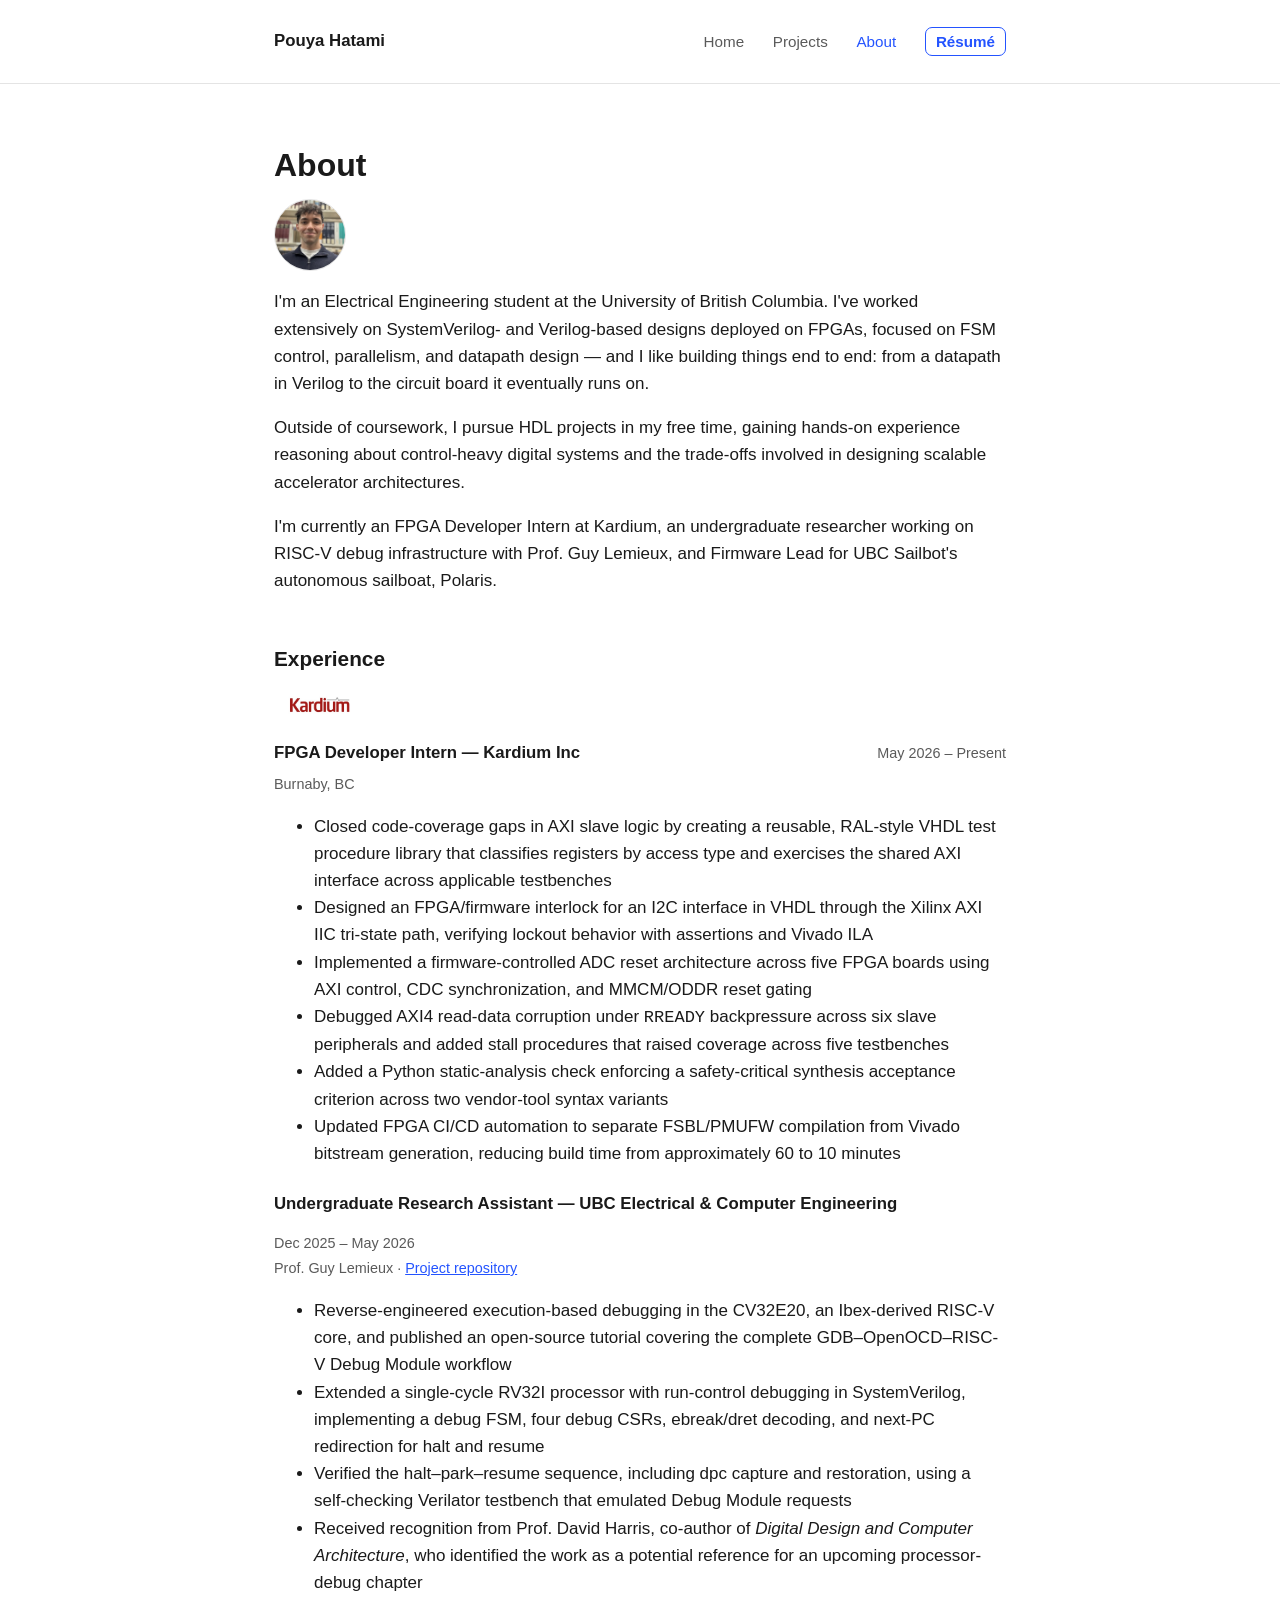
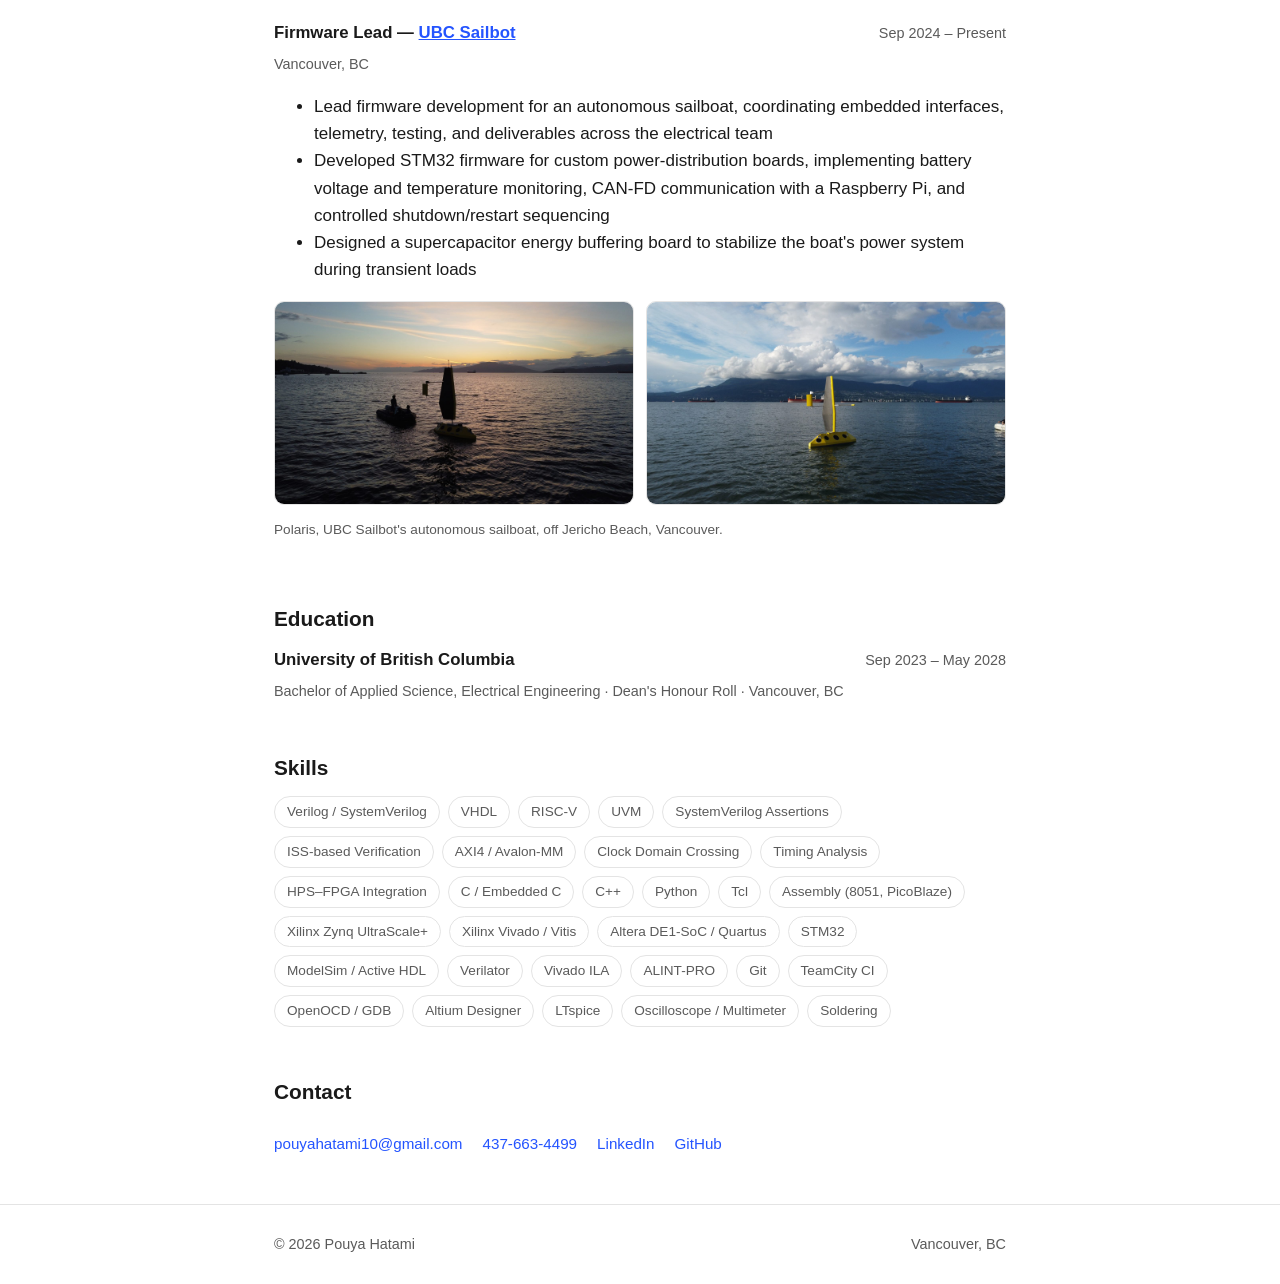
==== commit c6663fea: "Add résumé download and update portfolio details" ====
--- a/about.html
+++ b/about.html
@@ -5,7 +5,7 @@
 <meta name="viewport" content="width=device-width, initial-scale=1.0">
 <title>About &mdash; Pouya Hatami</title>
 <meta name="description" content="About Pouya Hatami, Electrical & Computer Engineering student at UBC.">
-<link rel="stylesheet" href="style.css?v=20260815">
+<link rel="stylesheet" href="style.css?v=20260815-2">
 </head>
 <body>
 
@@ -16,6 +16,7 @@
       <a href="index.html">Home</a>
       <a href="projects.html">Projects</a>
       <a href="about.html" class="active">About</a>
+      <a class="nav-resume" href="assets/Pouya_Hatami_Resume.pdf" download>R&eacute;sum&eacute;</a>
     </nav>
   </div>
 </header>
@@ -55,11 +56,12 @@
       </div>
       <p class="meta">Burnaby, BC</p>
       <ul>
-        <li>Root-caused and corrected ADC power-up sequencing across firmware and FPGA logic on two custom FPGA boards</li>
-        <li>Implemented a firmware-controlled power-up enable through an AXI register interface, CDC logic, and MMCM/ODDR reset gating while preserving higher-priority hardware safety lockouts</li>
-        <li>Re-architected Python build automation across the FPGA CI/CD pipeline, decoupling FSBL/PMUFW compilation from Vivado bitstream generation and reducing build time from ~60 to ~10 minutes</li>
-        <li>Designed an FPGA/firmware interlock for an electrogram-board I2C interface through the Xilinx AXI IIC tri-state path, verifying lockout behavior with assertion-based simulation and Vivado ILA</li>
-        <li>Rebuilt Python test infrastructure for FPGA dependency indexing, RTL rule checking, and linting, reducing the test-fixture footprint by 38,000 lines</li>
+        <li>Closed code-coverage gaps in AXI slave logic by creating a reusable, RAL-style VHDL test procedure library that classifies registers by access type and exercises the shared AXI interface across applicable testbenches</li>
+        <li>Designed an FPGA/firmware interlock for an I2C interface in VHDL through the Xilinx AXI IIC tri-state path, verifying lockout behavior with assertions and Vivado ILA</li>
+        <li>Implemented a firmware-controlled ADC reset architecture across five FPGA boards using AXI control, CDC synchronization, and MMCM/ODDR reset gating</li>
+        <li>Debugged AXI4 read-data corruption under <code>RREADY</code> backpressure across six slave peripherals and added stall procedures that raised coverage across five testbenches</li>
+        <li>Added a Python static-analysis check enforcing a safety-critical synthesis acceptance criterion across two vendor-tool syntax variants</li>
+        <li>Updated FPGA CI/CD automation to separate FSBL/PMUFW compilation from Vivado bitstream generation, reducing build time from approximately 60 to 10 minutes</li>
       </ul>
     </div>
 
@@ -101,7 +103,7 @@
     <div class="exp-item">
       <div class="role-line">
         <h3>University of British Columbia</h3>
-        <span class="meta">Sep 2024 &ndash; May 2028</span>
+        <span class="meta">Sep 2023 &ndash; May 2028</span>
       </div>
       <p class="meta">Bachelor of Applied Science, Electrical Engineering &middot; Dean's Honour Roll &middot; Vancouver, BC</p>
     </div>
@@ -112,11 +114,16 @@
     <div class="skills-grid">
       <span class="skill-pill">Verilog / SystemVerilog</span>
       <span class="skill-pill">VHDL</span>
+      <span class="skill-pill">RISC-V</span>
+      <span class="skill-pill">UVM</span>
+      <span class="skill-pill">SystemVerilog Assertions</span>
+      <span class="skill-pill">ISS-based Verification</span>
       <span class="skill-pill">AXI4 / Avalon-MM</span>
       <span class="skill-pill">Clock Domain Crossing</span>
       <span class="skill-pill">Timing Analysis</span>
       <span class="skill-pill">HPS&ndash;FPGA Integration</span>
       <span class="skill-pill">C / Embedded C</span>
+      <span class="skill-pill">C++</span>
       <span class="skill-pill">Python</span>
       <span class="skill-pill">Tcl</span>
       <span class="skill-pill">Assembly (8051, PicoBlaze)</span>
@@ -127,6 +134,7 @@
       <span class="skill-pill">ModelSim / Active HDL</span>
       <span class="skill-pill">Verilator</span>
       <span class="skill-pill">Vivado ILA</span>
+      <span class="skill-pill">ALINT-PRO</span>
       <span class="skill-pill">Git</span>
       <span class="skill-pill">TeamCity CI</span>
       <span class="skill-pill">OpenOCD / GDB</span>
@@ -157,4 +165,3 @@
 
 </body>
 </html>
-
--- a/style.css
+++ b/style.css
@@ -81,6 +81,19 @@
   color: var(--accent);
 }
 
+nav a.nav-resume {
+  border: 1px solid var(--accent);
+  border-radius: 7px;
+  padding: 5px 10px;
+  color: var(--accent);
+  font-weight: 600;
+}
+
+nav a.nav-resume:hover {
+  background: var(--accent);
+  color: var(--accent-contrast);
+}
+
 main {
   padding-bottom: 80px;
 }
@@ -136,6 +149,23 @@
 
 .links a:hover {
   text-decoration: underline;
+}
+
+.links .download-link {
+  display: inline-flex;
+  align-items: center;
+  gap: 0.35rem;
+  padding: 7px 12px;
+  border: 1px solid var(--accent);
+  border-radius: 7px;
+  background: var(--accent);
+  color: var(--accent-contrast);
+  font-weight: 650;
+}
+
+.links .download-link:hover {
+  filter: brightness(1.08);
+  text-decoration: none;
 }
 
 .card {
@@ -205,6 +235,24 @@
   background: #0f172a;
 }
 
+.project-evidence {
+  margin: 20px 0 0;
+}
+
+.project-evidence img {
+  display: block;
+  width: 100%;
+  height: auto;
+  border: 1px solid var(--border);
+  border-radius: 10px;
+}
+
+.project-evidence figcaption {
+  margin-top: 8px;
+  color: var(--text-muted);
+  font-size: 0.85rem;
+}
+
 section {
   margin-bottom: 48px;
 }
